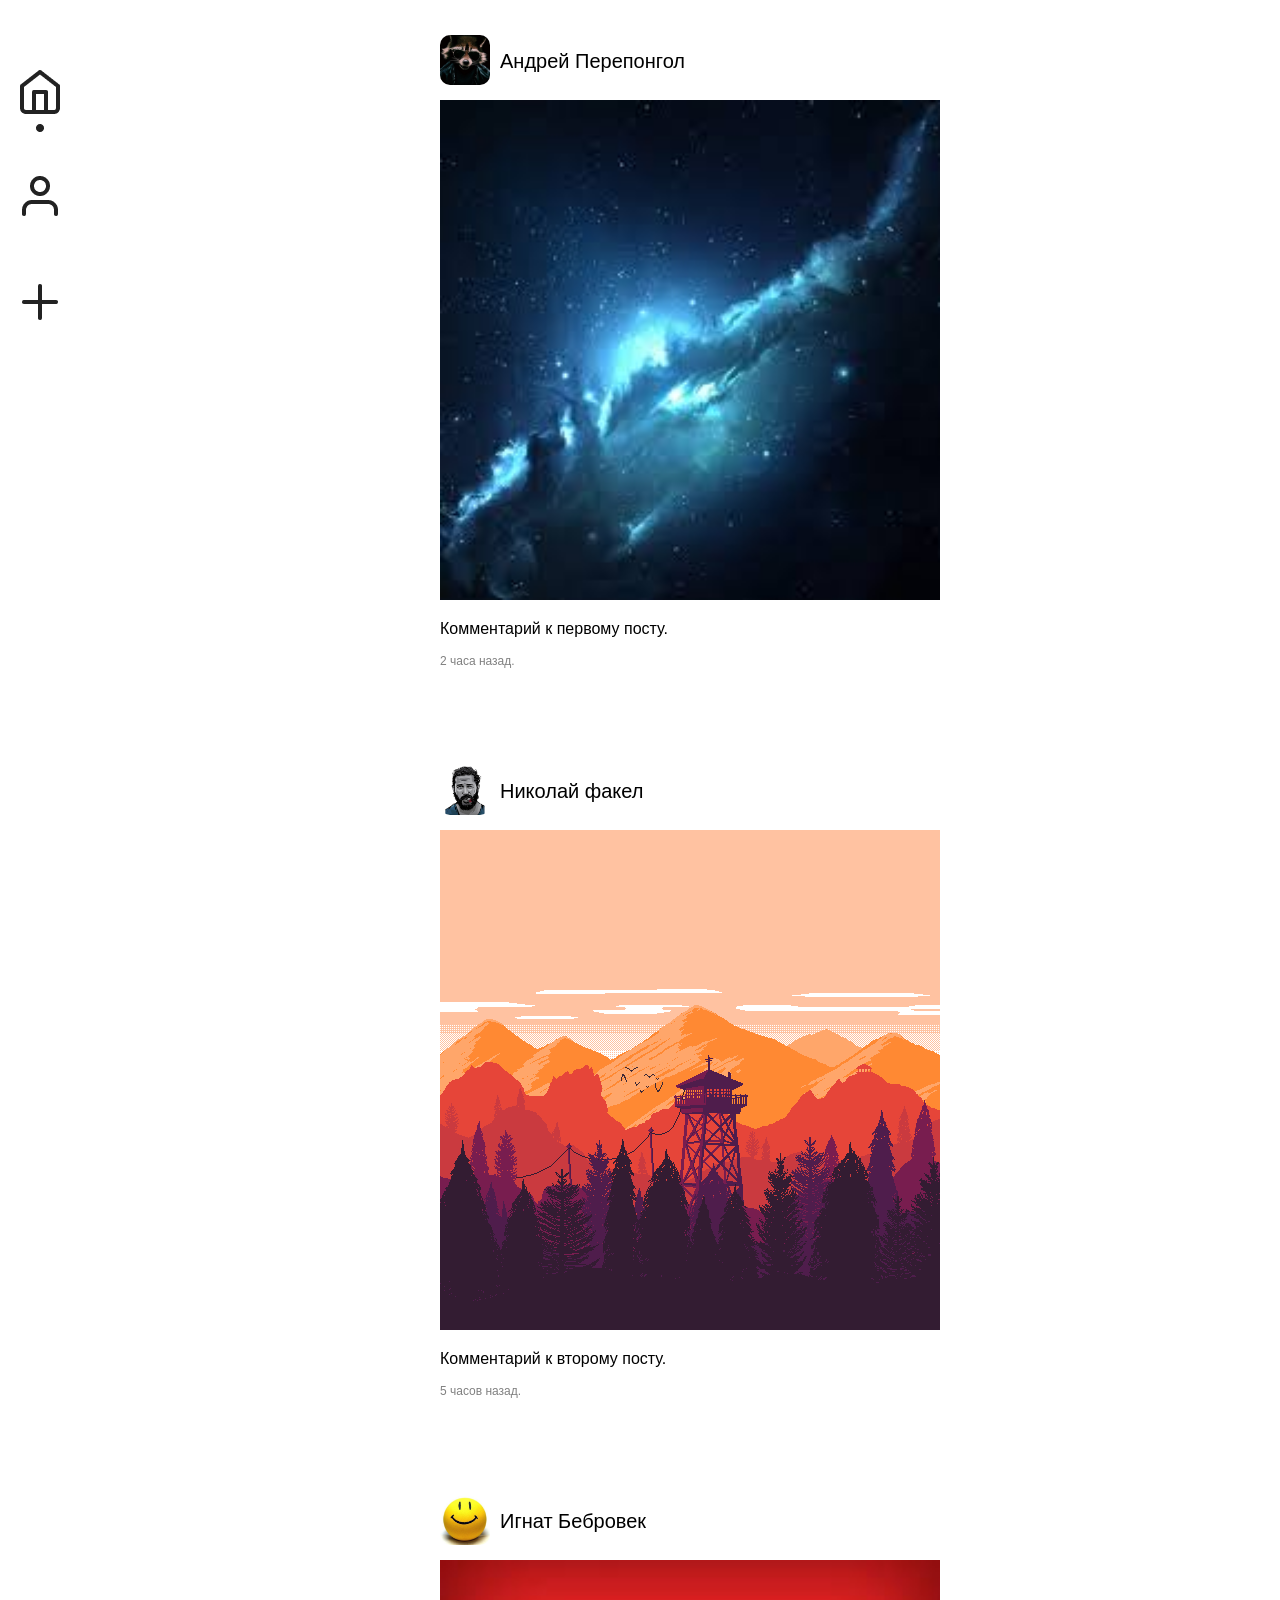
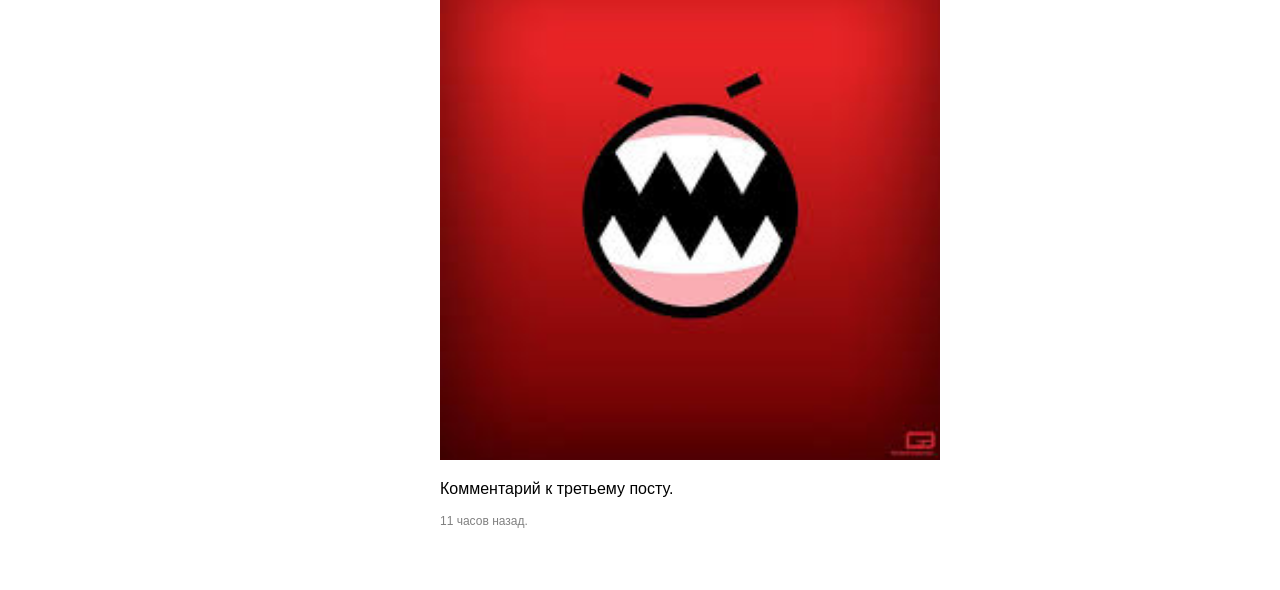
==== home/index.html @ 8705d930 "doneLab2" ====
<!DOCTYPE html>
<html lang="ru">
<head>
    <title>Лента</title>
    <meta charset="utf-8">
    <link rel="stylesheet" href="../style.css">
</head>
<body>

<div class="feed-page">
    <div class="menu">
        <a href="../home/index.html" class="menu__item"><img src="../img/icon_home_active.png" alt="Home"></a>
        <a href="../profile/index.html" class="menu__item"><img src="../img/icon_profile.png" alt="Profile"></a>
        <a href="#" class="menu__item"><img src="../img/icon_add.png" alt="Adds"></a>
    </div>

    <div class="feed">
        <div class="post">
            <div class="post__header">
                <img src="../img/avatar1.jpg" alt="avatar" class="post__avatar" >
                <span class="post__author">Андрей Перепонгол</span>
            </div>

            <img src="../img/picture-post1.jfif" alt="" class="post__image">

            <div class="post__footer">
                <p>Комментарий к первому посту.</p>
                <p class="post__time">2 часа назад.</p>
            </div>
        </div>

        <div class="post">
            <div class="post__header">
                <img src="../img/avatar2.jpg" alt="avatar" class="post__avatar" >
                <span class="post__author">Николай факел</span>
            </div>

            <img src="../img/picture-post2.png" alt="" class="post__image">

            <div class="post__footer">
                <p>Комментарий к второму посту.</p>
                <p class="post__time">5 часов назад.</p>
            </div>
        </div>

        <div class="post">
            <div class="post__header">
                <img src="../img/avatar3.jpg" alt="avatar" class="post__avatar" >
                <span class="post__author">Игнат Бебровек</span>
            </div>

            <img src="../img/picture-post3.jfif" alt="" class="post__image">

            <div class="post__footer">
                <p>Комментарий к третьему посту.</p>
                <p class="post__time">11 часов назад.</p>
            </div>
        </div>
    </div>
</div>

</body>
</html>
---- style.css ----
body {
    font-family: 'Arial', Helvetica, sans-serif;
    margin: 0;
}

/* Menu */
.menu {
    display: flex;
    justify-content: center;
    flex-direction: column;
    width: 100px;
    height: 100%;
    margin-top: 50px;
}

.menu__item {
    margin: 20px;
    width: 50%;
}

/* login */
.login {
    display: flex;
    justify-content: center;
    flex-direction: row;
    align-items: center;
}

.login__header {
    width: 462px;
    height: 600px;
    margin: 20px;
}

.login__photo {
    width: 462px;
    height: 501px;
    border-radius: 10px;
}

.login__form {
    width: 462px;
    height: 300px;
    margin: 20px;
}

.login__input-description {
    font-size: 12px;
    color: gray;
    margin-bottom: 30px;
}

.login__input {
    height: 30px;
    width: 250px;
    border-radius: 5px;
    background-color: rgb(232, 232, 232);
    border: none;
}

.login__button {
    height: 30px;
    width: 258px;
    margin-top: 20px;
    background-color: black;
    color: white;
    border-radius: 10px;
    border: none;
    cursor: pointer;
}

/* home */
.feed-page {
    display: flex;
}

.feed {
    flex: 1;
    display: flex;
    flex-direction: column;
    align-items: center;
}

.post {
    width: 500px;
    margin: 20px 20px 50px 20px;
}

.post__header {
    height: 80px;
    display: flex;
    flex-direction: row;
}

.post__avatar {
    border-radius: 10px;
    margin: 15px 0 15px 0;
    width: 50px;
    height: 50px;
}

.post__author {
    font-size: 20px;
    margin: 30px 0 30px 10px;
}

.post__image {
    width: 500px;
    height: 500px;
}

.post__time {
    color: gray;
    font-size: 12px;
}

/* profile */
.profile-page {
    display: flex;
}

.profile {
    flex: 1;
    display: flex;
    flex-direction: column;
    align-items: center;
}

.profile__photo {
    margin-top: 100px;
    width: 100px;
    height: 100px;
    border-radius: 10px;
}

.profile__gallery {
    display: flex;
    flex-wrap: wrap;
    gap: 5px;
    width: 900px;
}

.profile__gallery-item {
    width: 295px;
    height: 295px;
}
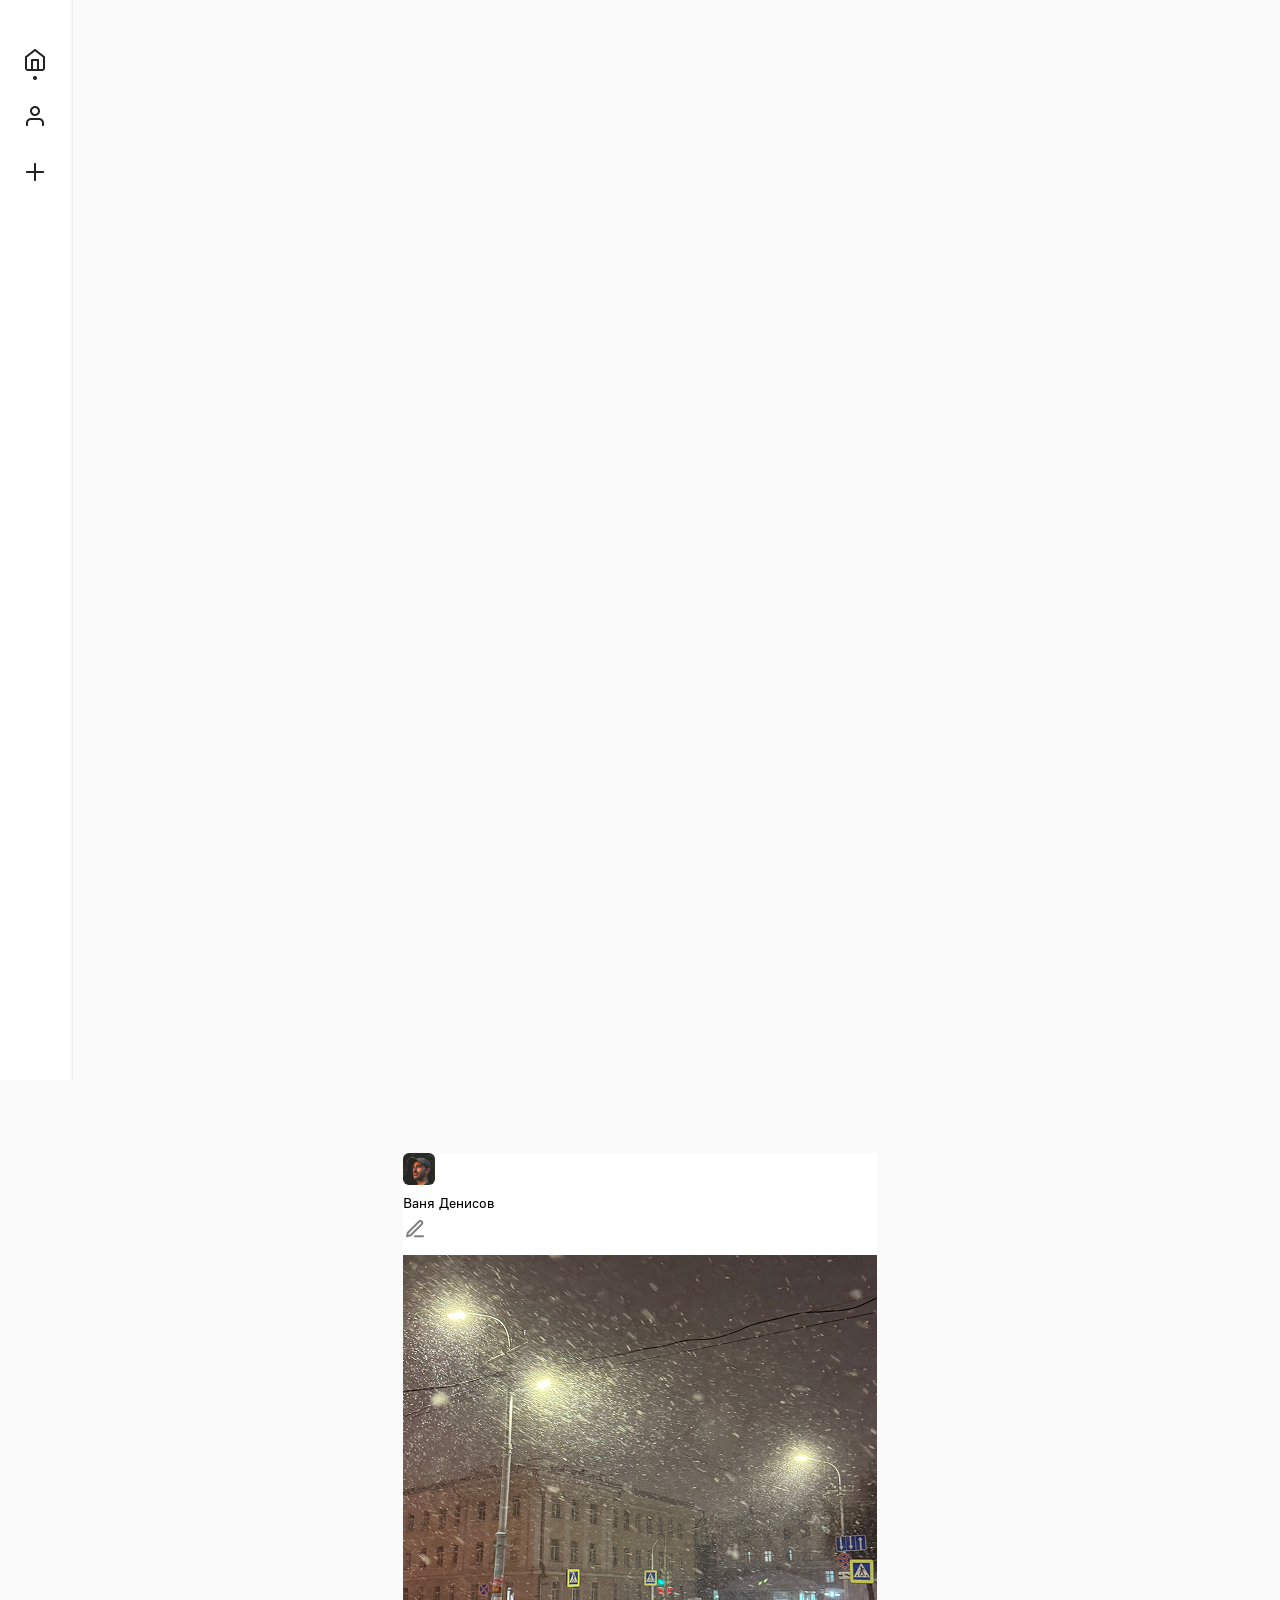
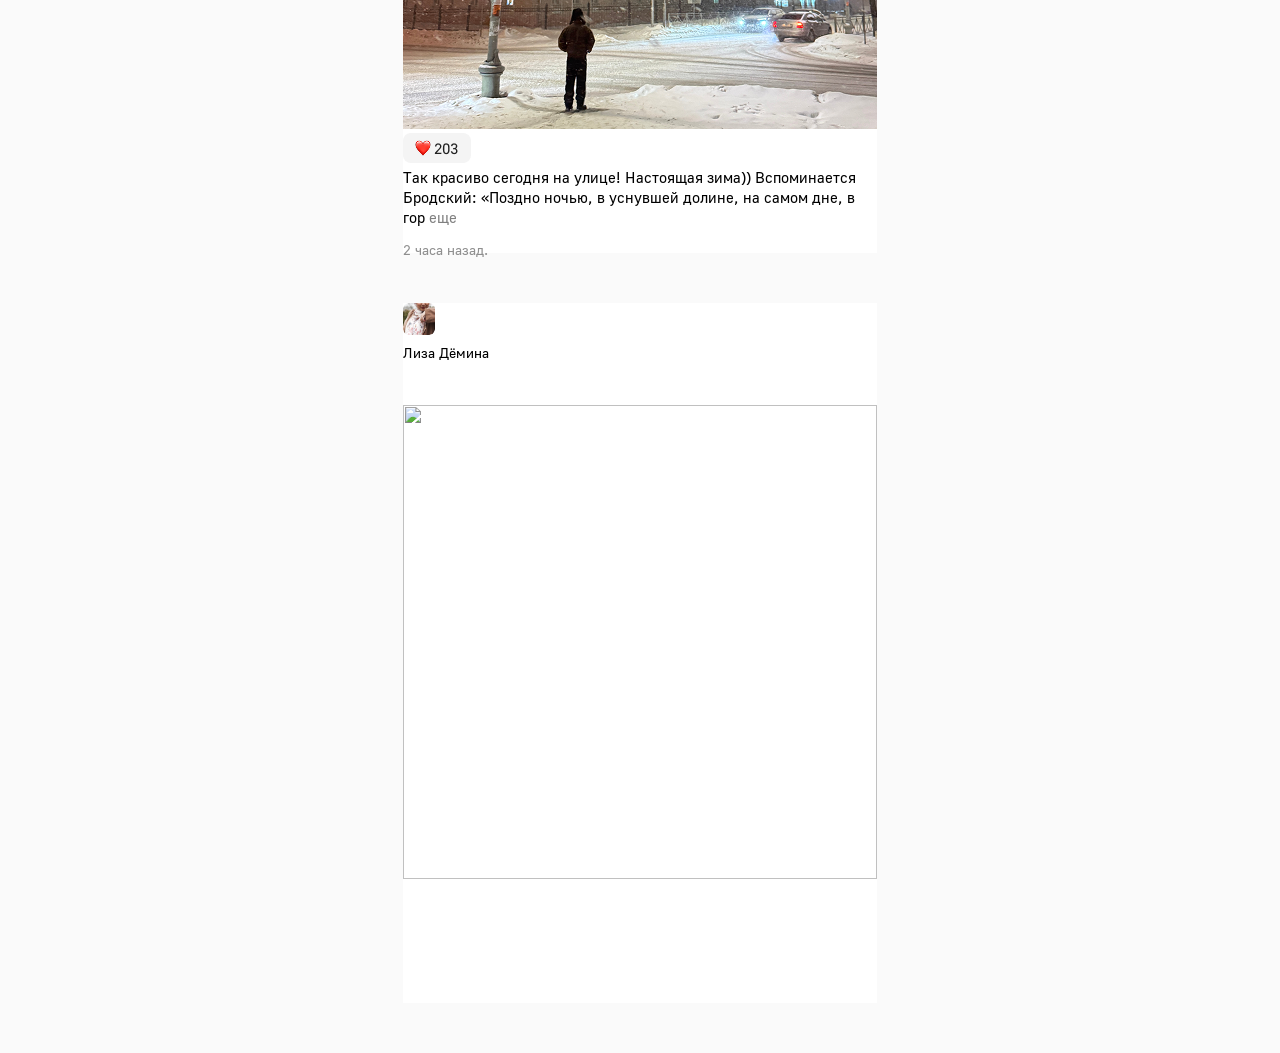
==== commit cfe11dbc: "lab2ReReDone" ====
--- a/home/index.html
+++ b/home/index.html
@@ -6,55 +6,34 @@
     <link rel="stylesheet" href="../style.css">
 </head>
 <body>
-
 <div class="feed-page">
-    <div class="menu">
-        <a href="../home/index.html" class="menu__item"><img src="../img/icon_home_active.png" alt="Home"></a>
-        <a href="../profile/index.html" class="menu__item"><img src="../img/icon_profile.png" alt="Profile"></a>
-        <a href="#" class="menu__item"><img src="../img/icon_add.png" alt="Adds"></a>
-    </div>
-
+    <nav>
+        <img src="../img/sidebar.png" alt="sidebar" class="sidebar">
+    </nav>
     <div class="feed">
         <div class="post">
             <div class="post__header">
-                <img src="../img/avatar1.jpg" alt="avatar" class="post__avatar" >
-                <span class="post__author">Андрей Перепонгол</span>
+                <img src="../img/avatar1.png" alt="avatar" class="post__avatar" >
+                <span class="post__author">Ваня Денисов</span>
+                <img src="../img/edit.png" alt="edit" class="post__edit">
             </div>
-
-            <img src="../img/picture-post1.jfif" alt="" class="post__image">
-
+            <img src="../img/picture-post1.png" alt="" class="post__image">
+            <img src="../img/reactions.png" alt="" class="post__reactions">
             <div class="post__footer">
-                <p>Комментарий к первому посту.</p>
+                <span class="post__discription">Так красиво сегодня на улице! Настоящая зима)) Вспоминается Бродский: 
+                «Поздно ночью, в уснувшей долине, на самом дне, в гор 
+                <!--- одке, занесенном снегом по ручку двери...»---> </span>
+                <span class="post__more">еще</span>
                 <p class="post__time">2 часа назад.</p>
             </div>
         </div>
-
         <div class="post">
             <div class="post__header">
-                <img src="../img/avatar2.jpg" alt="avatar" class="post__avatar" >
-                <span class="post__author">Николай факел</span>
+                <img src="../img/avatar2.png" alt="avatar" class="post__avatar" >
+                <span class="post__author">Лиза Дёмина</span>
             </div>
 
-            <img src="../img/picture-post2.png" alt="" class="post__image">
-
-            <div class="post__footer">
-                <p>Комментарий к второму посту.</p>
-                <p class="post__time">5 часов назад.</p>
-            </div>
-        </div>
-
-        <div class="post">
-            <div class="post__header">
-                <img src="../img/avatar3.jpg" alt="avatar" class="post__avatar" >
-                <span class="post__author">Игнат Бебровек</span>
-            </div>
-
-            <img src="../img/picture-post3.jfif" alt="" class="post__image">
-
-            <div class="post__footer">
-                <p>Комментарий к третьему посту.</p>
-                <p class="post__time">11 часов назад.</p>
-            </div>
+            <img src="../img/picture-post2.jpg" alt="" class="post__image">
         </div>
     </div>
 </div>
--- a/style.css
+++ b/style.css
@@ -1,146 +1,220 @@
+@font-face {
+    font-family: 'Golos UI';
+    src: url('fonts/Golos-UI_Regular.ttf') format('truetype');
+    font-weight: normal;
+    font-style: normal;
+    font-display: swap;
+}
+
 body {
-    font-family: 'Arial', Helvetica, sans-serif;
+    font-family: 'Golos UI', Arial, Helvetica, sans-serif;
     margin: 0;
-}
-
-/* Menu */
-.menu {
-    display: flex;
-    justify-content: center;
-    flex-direction: column;
-    width: 100px;
-    height: 100%;
-    margin-top: 50px;
-}
-
-.menu__item {
-    margin: 20px;
-    width: 50%;
-}
-
-/* login */
-.login {
-    display: flex;
-    justify-content: center;
-    flex-direction: row;
-    align-items: center;
-}
-
-.login__header {
+    background: #fafafa;
+}
+
+/* Меню */
+nav {
+    width: 72px;
+    height: 1080px;
+    left: -1px;
+    border-right: 1px solid rgba(34, 34, 34, 0.05)
+}
+
+/* Авторизация */
+.login-page {
+    width: 1000px;
+    margin: 0 auto;
+}
+
+.header {
     width: 462px;
-    height: 600px;
-    margin: 20px;
-}
-
-.login__photo {
+    margin-bottom: 30px;
+}
+
+.header__title {
+    width: 385px;
+    height: 180px;
+    font-size: 140px; 
+    /* margin: 182px 0 0 179px; */
+}
+
+.header__photo {
     width: 462px;
     height: 501px;
+    /* margin: 289px 0 0 269px; */
+}
+
+.form {
+    /* margin: 415px 0 0 838px; */
+    width: 343px;
+    height: 251px;
+    gap: 32px;
+}
+
+.form__title {
+    font-size: 16px;
+    height: 18px;
+    width: 100%;
+    margin: 0;
+}
+
+.form__input {
+    height: 44px;
+    width: 100%;
     border-radius: 10px;
-}
-
-.login__form {
-    width: 462px;
-    height: 300px;
-    margin: 20px;
-}
-
-.login__input-description {
-    font-size: 12px;
-    color: gray;
-    margin-bottom: 30px;
-}
-
-.login__input {
-    height: 30px;
-    width: 250px;
-    border-radius: 5px;
-    background-color: rgb(232, 232, 232);
+    padding: 13px 12px;
+    justify-content: space-between;
+    background-color: #f2f3f5;
     border: none;
-}
-
-.login__button {
-    height: 30px;
-    width: 258px;
-    margin-top: 20px;
-    background-color: black;
+    box-sizing: border-box;
+}
+
+.form__input-description {
+    font-size: 13px;
+    height: 16px;
+    width: 100%;
+    color: #808080;
+    margin: 0 0 5px 0;
+}
+
+.form__button {
+    height: 48px;
+    width: 100%;
+    margin-top: 10px;
+    background-color: #222222;
     color: white;
     border-radius: 10px;
+    padding: 0 16px;
     border: none;
-    cursor: pointer;
-}
-
-/* home */
-.feed-page {
-    display: flex;
-}
+    box-sizing: border-box;
+}
+
+/* Лента */
 
 .feed {
-    flex: 1;
-    display: flex;
-    flex-direction: column;
-    align-items: center;
+    margin: 73px 0 0 0;
 }
 
 .post {
-    width: 500px;
-    margin: 20px 20px 50px 20px;
+    width: 474px;
+    height: 700px;
+    margin: 20px auto 50px auto;
+    background: white;
 }
 
 .post__header {
-    height: 80px;
-    display: flex;
-    flex-direction: row;
+    width: 474px;
+    height: 32px;
+    margin-top: 16px;
+}
+
+.post__edit {
+    width: 24px;
+    height: 24px;
 }
 
 .post__avatar {
-    border-radius: 10px;
-    margin: 15px 0 15px 0;
-    width: 50px;
-    height: 50px;
+    width: 32px;
+    height: 32px;
+    border-radius: 6px;
+    margin-bottom: 5px;
 }
 
 .post__author {
-    font-size: 20px;
-    margin: 30px 0 30px 10px;
+    font-size: 14px;
+    height: 18px;
+    display: block;
+    margin-bottom: 5px;
 }
 
 .post__image {
-    width: 500px;
-    height: 500px;
+    width: 474px;
+    height: 474px;
+    margin-top: 70px;
+}
+
+.post_reactions {
+    width: 68px;
+    height: 30px;
+    margin-top: 554px;
+    border-radius: 8px;
+    padding: 6px 12px;
+    gap: 3px;
+}
+
+.post__discription {
+    width: 474px;
+    height: 37px;
+    font-size: 15px;
+    margin-top: 600px; 
+}
+
+.post__more {
+    width: 28px;
+    height: 18px;
+    font-size: 15px;
+    color: rgba(128, 128, 128, 1);
+    margin-top: 636px;
 }
 
 .post__time {
-    color: gray;
-    font-size: 12px;
-}
-
-/* profile */
-.profile-page {
-    display: flex;
-}
-
+    color: rgba(34, 34, 34, 0.5);
+    font-size: 14px;
+    height: 18px;
+    /* margin-top: 662px; */
+}
+
+/* Профиль */
 .profile {
-    flex: 1;
-    display: flex;
-    flex-direction: column;
-    align-items: center;
+    margin-left: 0;
 }
 
 .profile__photo {
-    margin-top: 100px;
-    width: 100px;
-    height: 100px;
-    border-radius: 10px;
+    width: 123px;
+    height: 123px;
+    border-radius: 16px;
+    /* margin: 97px 0 0 658.5px; */
+}
+
+.profile__name {
+    width: 361px;
+    height: 32px;
+    /* margin: 240px 0 0 539.5px; */
+    font-size: 32px;
+    text-align: center;
+}
+
+.profile__description {
+    width: 361px;
+    height: 36px;
+    /* margin: 282px 0 0 539.5px; */
+    font-size: 15px;
+    text-align: center;
+}
+
+.profile__post-counter {
+    width: 101px;
+    height: 30px;
+    /* margin: 330px 0 0 669.5px; */
+    border-radius: 6px;
+    padding: 6px 10px;
+    background: rgba(242, 243, 245, 1);
+}
+
+.profile_picture-icon {
+    width: 16px;
+    height: 16px;
 }
 
 .profile__gallery {
-    display: flex;
-    flex-wrap: wrap;
-    gap: 5px;
-    width: 900px;
+    width: 976px;
+    height: 1621.65px;
+    gap: 2.48px;
+    /* margin: 402px 0 0 234px; */
 }
 
 .profile__gallery-item {
-    width: 295px;
-    height: 295px;
+    width: 322.35px;
+    height: 322.35px;
+    border-radius: 2px;
 }
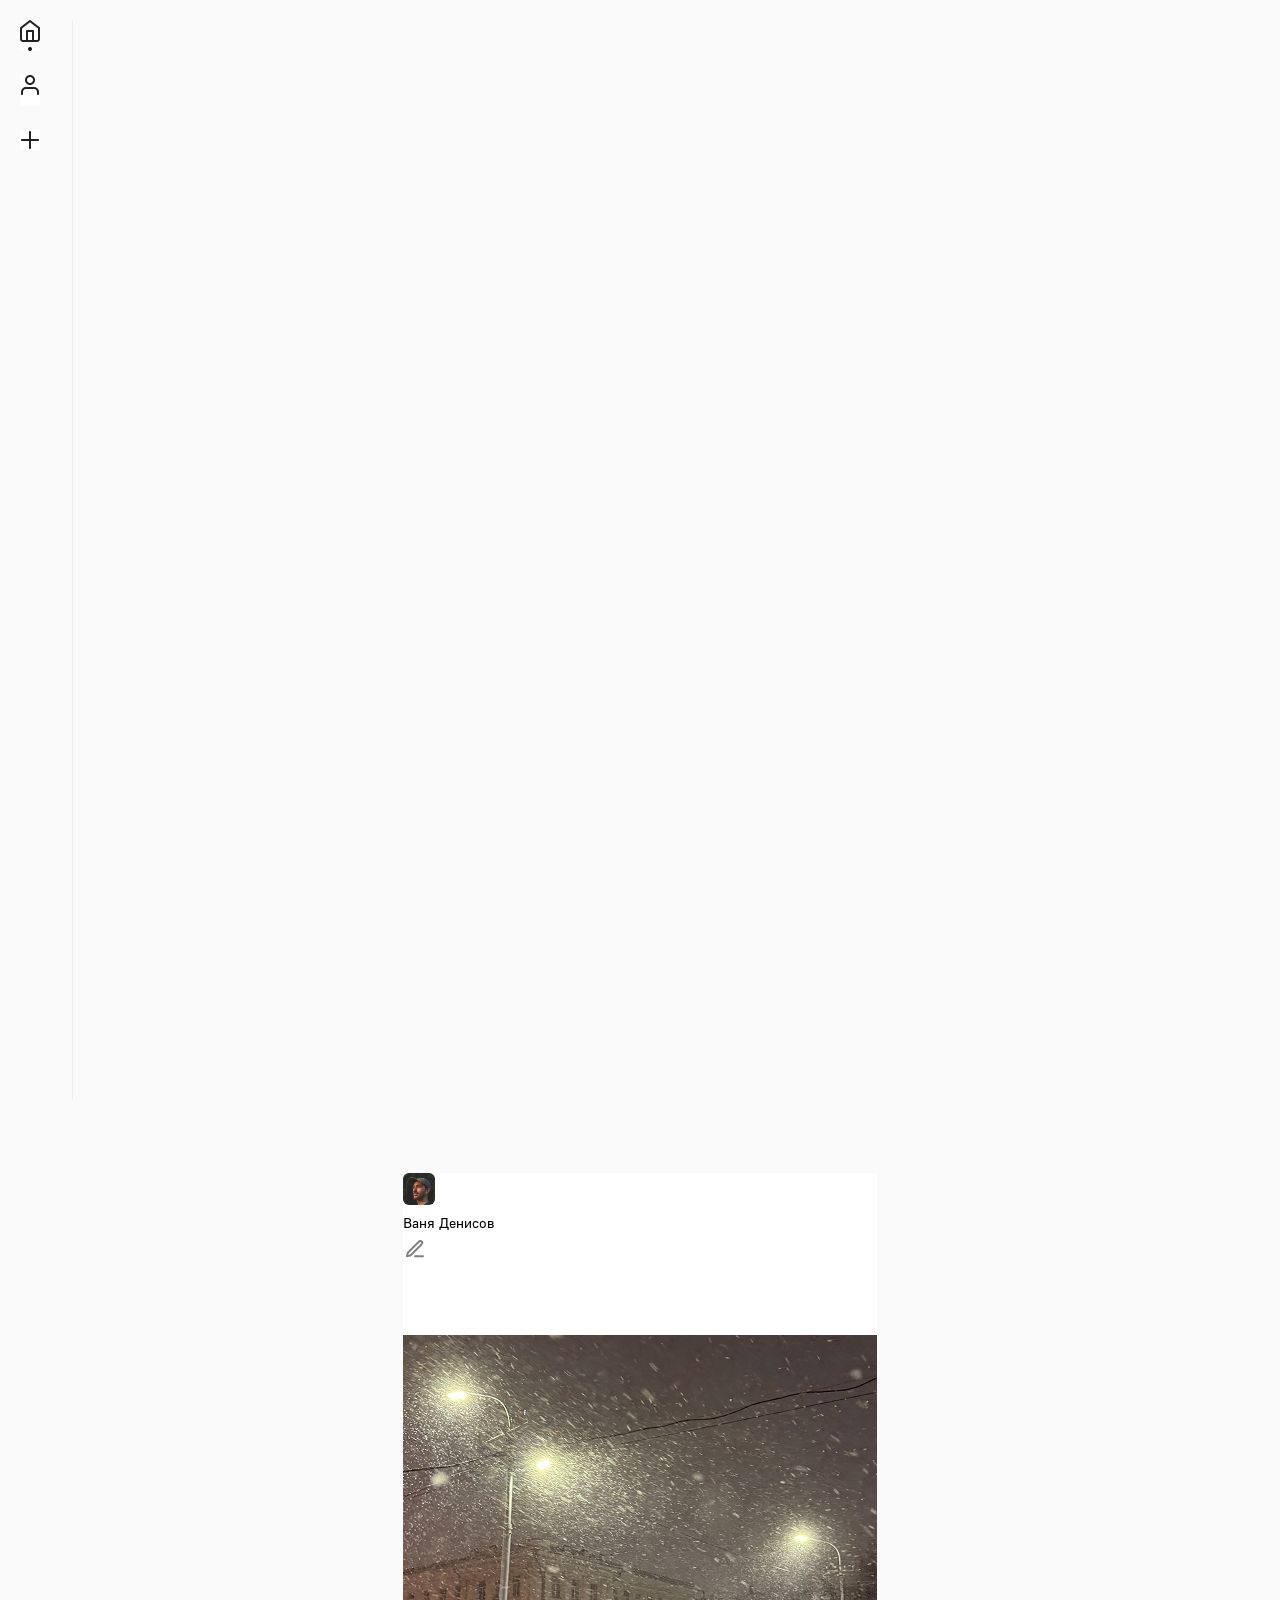
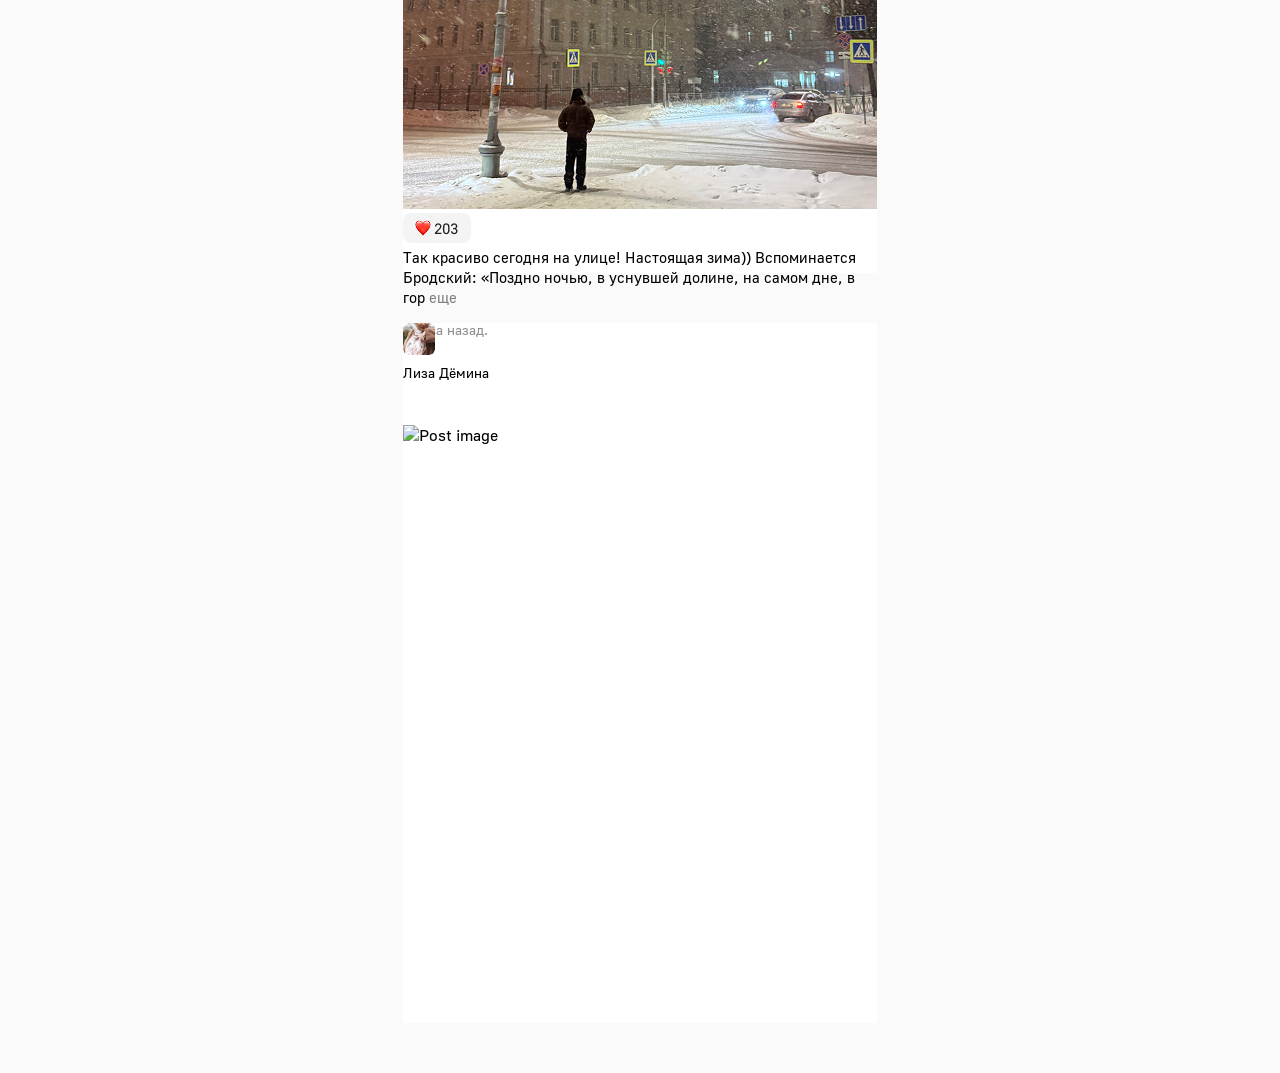
==== commit a74afb13: "lab2FINAL" ====
--- a/home/index.html
+++ b/home/index.html
@@ -1,42 +1,42 @@
 <!DOCTYPE html>
 <html lang="ru">
-<head>
-    <title>Лента</title>
-    <meta charset="utf-8">
-    <link rel="stylesheet" href="../style.css">
-</head>
-<body>
-<div class="feed-page">
-    <nav>
-        <img src="../img/sidebar.png" alt="sidebar" class="sidebar">
-    </nav>
-    <div class="feed">
-        <div class="post">
-            <div class="post__header">
-                <img src="../img/avatar1.png" alt="avatar" class="post__avatar" >
-                <span class="post__author">Ваня Денисов</span>
-                <img src="../img/edit.png" alt="edit" class="post__edit">
-            </div>
-            <img src="../img/picture-post1.png" alt="" class="post__image">
-            <img src="../img/reactions.png" alt="" class="post__reactions">
-            <div class="post__footer">
-                <span class="post__discription">Так красиво сегодня на улице! Настоящая зима)) Вспоминается Бродский: 
-                «Поздно ночью, в уснувшей долине, на самом дне, в гор 
-                <!--- одке, занесенном снегом по ручку двери...»---> </span>
-                <span class="post__more">еще</span>
-                <p class="post__time">2 часа назад.</p>
+    <head>
+        <title>Лента</title>
+        <meta charset="utf-8">
+        <link rel="stylesheet" href="../style.css">
+    </head>
+    <body>
+        <div class="feed-page">
+            <nav>
+                <a href="../home/index.html" class="menu__item"><img src="../img/icon_home_active.png" alt="Home"></a>
+                <a href="../profile/index.html" class="menu__item"><img src="../img/icon_profile.png" alt="Profile"></a>
+                <a href="#" class="menu__item"><img src="../img/icon_add.png" alt="Adds"></a>
+            </nav>
+            <div class="feed">
+                <div class="post">
+                    <a href="../profile/index.html" class="post__header">
+                        <img src="../img/avatar1.png" alt="avatar" class="post__avatar" style="width: 32px; height: 32px;">
+                        <span class="post__author">Ваня Денисов</span>
+                        <img src="../img/edit.png" alt="edit" class="post__edit" style="width: 24px; height: 24px;">
+                    </a>
+                    <img src="../img/picture-post1.png" alt="Post image" class="post__image" style="width: 474px; height: 474px;">
+                    <img src="../img/reactions.png" alt="Reactions" class="post__reactions" style="width: 68px; height: 30px;">
+                    <div class="post__footer">
+                        <span class="post__discription">Так красиво сегодня на улице! Настоящая зима)) Вспоминается Бродский: 
+                        «Поздно ночью, в уснувшей долине, на самом дне, в гор 
+                        <!--- одке, занесенном снегом по ручку двери...»---> </span>
+                        <span class="post__more">еще</span>
+                        <p class="post__time">2 часа назад.</p>
+                    </div>
+                </div>
+                <div class="post">
+                    <div class="post__header">
+                        <img src="../img/avatar2.png" alt="avatar" class="post__avatar" style="width: 32px; height: 32px;">
+                        <span class="post__author">Лиза Дёмина</span>
+                    </div>
+                    <img src="../img/picture-post2.jpg" alt="Post image" class="post__image" style="width: 474px; height: 474px;">
+                </div>
             </div>
         </div>
-        <div class="post">
-            <div class="post__header">
-                <img src="../img/avatar2.png" alt="avatar" class="post__avatar" >
-                <span class="post__author">Лиза Дёмина</span>
-            </div>
-
-            <img src="../img/picture-post2.jpg" alt="" class="post__image">
-        </div>
-    </div>
-</div>
-
-</body>
+    </body>
 </html>
--- a/style.css
+++ b/style.css
@@ -20,6 +20,16 @@
     border-right: 1px solid rgba(34, 34, 34, 0.05)
 }
 
+.menu__item {
+    display: block;
+    margin: 20px;
+    width: 20px; 
+}
+
+.menu__item img {
+    width: 100%;
+}
+
 /* Авторизация */
 .login-page {
     width: 1000px;
@@ -35,17 +45,14 @@
     width: 385px;
     height: 180px;
     font-size: 140px; 
-    /* margin: 182px 0 0 179px; */
 }
 
 .header__photo {
     width: 462px;
     height: 501px;
-    /* margin: 289px 0 0 269px; */
 }
 
 .form {
-    /* margin: 415px 0 0 838px; */
     width: 343px;
     height: 251px;
     gap: 32px;
@@ -103,6 +110,8 @@
 }
 
 .post__header {
+    text-decoration: none;
+    color: black;
     width: 474px;
     height: 32px;
     margin-top: 16px;
@@ -114,8 +123,6 @@
 }
 
 .post__avatar {
-    width: 32px;
-    height: 32px;
     border-radius: 6px;
     margin-bottom: 5px;
 }
@@ -161,7 +168,6 @@
     color: rgba(34, 34, 34, 0.5);
     font-size: 14px;
     height: 18px;
-    /* margin-top: 662px; */
 }
 
 /* Профиль */
@@ -173,13 +179,11 @@
     width: 123px;
     height: 123px;
     border-radius: 16px;
-    /* margin: 97px 0 0 658.5px; */
 }
 
 .profile__name {
     width: 361px;
     height: 32px;
-    /* margin: 240px 0 0 539.5px; */
     font-size: 32px;
     text-align: center;
 }
@@ -187,7 +191,6 @@
 .profile__description {
     width: 361px;
     height: 36px;
-    /* margin: 282px 0 0 539.5px; */
     font-size: 15px;
     text-align: center;
 }
@@ -195,7 +198,6 @@
 .profile__post-counter {
     width: 101px;
     height: 30px;
-    /* margin: 330px 0 0 669.5px; */
     border-radius: 6px;
     padding: 6px 10px;
     background: rgba(242, 243, 245, 1);
@@ -210,7 +212,6 @@
     width: 976px;
     height: 1621.65px;
     gap: 2.48px;
-    /* margin: 402px 0 0 234px; */
 }
 
 .profile__gallery-item {
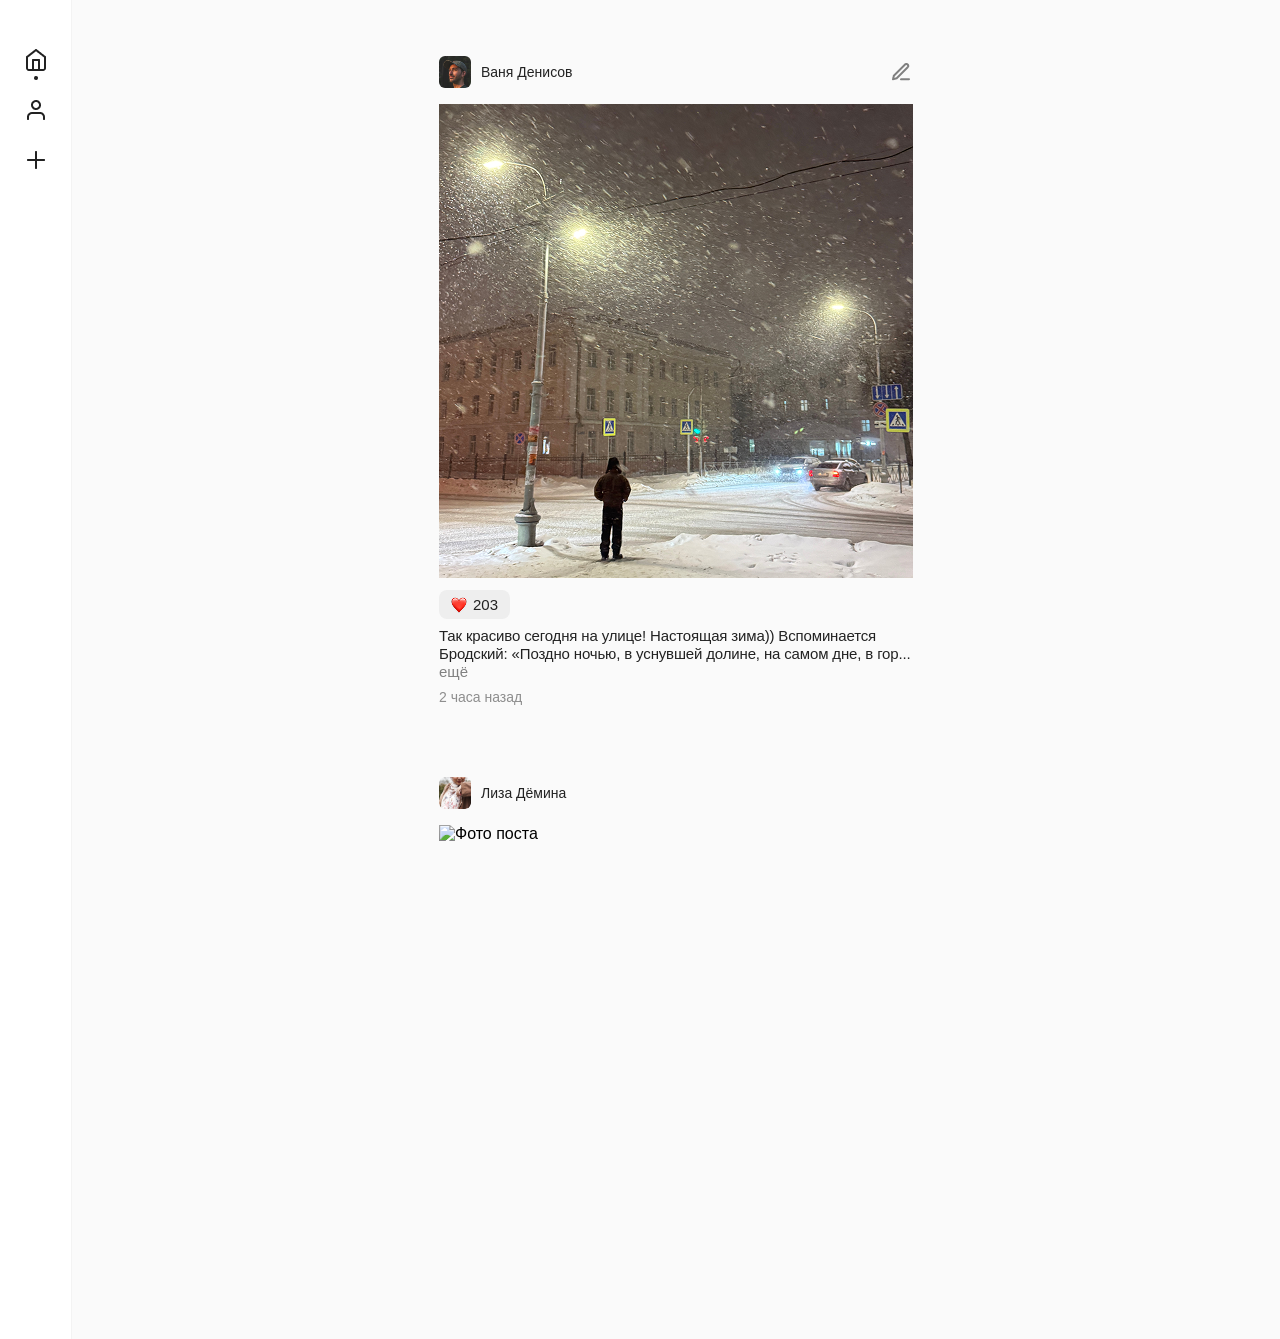
==== commit dd81a6d9: "lab6_done" ====
--- a/home/index.html
+++ b/home/index.html
@@ -1,42 +1,56 @@
 <!DOCTYPE html>
 <html lang="ru">
-    <head>
-        <title>Лента</title>
-        <meta charset="utf-8">
-        <link rel="stylesheet" href="../style.css">
-    </head>
-    <body>
-        <div class="feed-page">
-            <nav>
-                <a href="../home/index.html" class="menu__item"><img src="../img/icon_home_active.png" alt="Home"></a>
-                <a href="../profile/index.html" class="menu__item"><img src="../img/icon_profile.png" alt="Profile"></a>
-                <a href="#" class="menu__item"><img src="../img/icon_add.png" alt="Adds"></a>
-            </nav>
-            <div class="feed">
-                <div class="post">
-                    <a href="../profile/index.html" class="post__header">
-                        <img src="../img/avatar1.png" alt="avatar" class="post__avatar" style="width: 32px; height: 32px;">
-                        <span class="post__author">Ваня Денисов</span>
-                        <img src="../img/edit.png" alt="edit" class="post__edit" style="width: 24px; height: 24px;">
-                    </a>
-                    <img src="../img/picture-post1.png" alt="Post image" class="post__image" style="width: 474px; height: 474px;">
-                    <img src="../img/reactions.png" alt="Reactions" class="post__reactions" style="width: 68px; height: 30px;">
-                    <div class="post__footer">
-                        <span class="post__discription">Так красиво сегодня на улице! Настоящая зима)) Вспоминается Бродский: 
-                        «Поздно ночью, в уснувшей долине, на самом дне, в гор 
-                        <!--- одке, занесенном снегом по ручку двери...»---> </span>
-                        <span class="post__more">еще</span>
-                        <p class="post__time">2 часа назад.</p>
-                    </div>
-                </div>
-                <div class="post">
-                    <div class="post__header">
-                        <img src="../img/avatar2.png" alt="avatar" class="post__avatar" style="width: 32px; height: 32px;">
-                        <span class="post__author">Лиза Дёмина</span>
-                    </div>
-                    <img src="../img/picture-post2.jpg" alt="Post image" class="post__image" style="width: 474px; height: 474px;">
-                </div>
+<head>
+    <meta charset="UTF-8">
+    <meta name="viewport" content="width=device-width, initial-scale=1.0">
+    <title>Лента</title>
+    <link rel="stylesheet" href="../src/styles/home.css">
+</head>
+<body>
+    <nav class="navigation">
+        <div class="navigation__item">
+            <a href="../home/index.html"><img src="../img/icon_home_active.png" alt="Главная"></a>
+        </div>
+        <div class="navigation__item">
+            <a href="../profile/index.html"><img src="../img/icon_profile.png" alt="Профиль"></a>
+        </div>
+        <div class="navigation__item">
+            <a href="#"><img src="../img/icon_add.png" alt="Добавить"></a>
+        </div>
+    </nav>
+    <main class="posts">
+        <article class="post">
+            <div class="post__header">
+                <img src="../img/avatar1.png" alt="Аватар Вани" class="post__avatar">
+                <span class="post__author">Ваня Денисов</span>
+                <button class="post__edit" aria-label="Редактировать">
+                    <img src="../img/edit.png" alt="Редактировать">
+                </button>
             </div>
-        </div>
-    </body>
+            <div class="post__image">
+                <img src="../img/picture-post1.png" alt="Фото поста">
+            </div>
+            <div class="post__reactions">
+                <button class="like-btn">
+                    <img src="../img/love_reaction.png" alt="Нравится" class="like-icon">
+                    <span>203</span>
+                </button>
+            </div>
+            <div class="post__description">
+                <p>Так красиво сегодня на улице! Настоящая зима)) Вспоминается Бродский: «Поздно ночью, в уснувшей долине, на самом дне, в гор... <!--оде, занесенном снегом по ручку двери...»--></p>
+                <button class="post__more">ещё</button>
+            </div>
+            <div class="post__date">2 часа назад</div>
+        </article>
+        <article class="post">
+            <div class="post__header">
+                <img src="../img/avatar2.png" alt="Аватар Лизы" class="post__avatar">
+                <span class="post__author">Лиза Дёмина</span>
+            </div>
+            <div class="post__image">
+                <img src="../img/picture-post2.jpg" alt="Фото поста">
+            </div>
+        </article>
+    </main>
+</body>
 </html>
--- a/src/styles/home.css
+++ b/src/styles/home.css
@@ -0,0 +1,177 @@
+/* Общее */
+* {
+    margin: 0;
+    padding: 0;
+    box-sizing: border-box;
+}
+
+@font-face {
+    font-family: 'Golos UI';
+    src: url('../fonts/Golos-UI_Regular.ttf') format('truetype');
+    font-weight: normal;
+    font-style: normal;
+    font-display: swap;
+}
+
+body {
+    font-family: 'Golos UI', Arial, Helvetica, sans-serif;
+    background: #fafafa;
+    display: grid;
+    grid-template-columns: 72px 1fr;
+    min-height: 100vh;
+}
+
+/* Сайдбар */
+.navigation {
+    width: 72px;
+    background: white;
+    border-right: 1px solid rgba(34, 34, 34, 0.05);
+    display: flex;
+    flex-direction: column;
+    align-items: center;
+    padding-top: 40px;
+}
+
+.navigation__item {
+    margin-bottom: 10px;
+}
+.navigation__item:last-child {
+    margin-bottom: 0;
+}
+
+.navigation__item a {
+    display: flex;
+    align-items: center;
+    justify-content: center;
+    width: 40px;
+    height: 40px;
+}
+
+.navigation__item img {
+    max-width: 100%;
+    max-height: 100%;
+    width: auto;
+    height: auto;
+    display: block;
+}
+
+/* Вся колонка */
+.posts {
+    display: flex;
+    flex-direction: column;
+    align-items: center;
+    gap: 40px;
+    padding: 40px 20px;
+    max-width: 600px;
+    margin: 0 auto;
+    width: 100%;
+}
+
+/* Пост */
+.post {
+    border-radius: 16px;
+    width: 100%;
+    max-width: 474px;
+    overflow: hidden;
+}
+
+.post__header {
+    display: flex;
+    align-items: center;
+    gap: 10px;
+    padding-top: 16px;
+}
+
+.post__avatar {
+    width: 32px;
+    height: 32px;
+    border-radius: 6px;
+    object-fit: cover;
+}
+
+.post__author {
+    flex: 1;
+    font-weight: 500;
+    font-size: 14px;
+    line-height: 18px;
+    color: #222;
+}
+
+.post__edit {
+    background: none;
+    border: none;
+    cursor: pointer;
+    padding: 0;
+    display: flex;
+    align-items: center;
+}
+
+.post__edit img {
+    width: 24px;
+    height: 24px;
+}
+
+.post__image {
+    width: 100%;
+    margin-top: 16px;
+}
+
+.post__image img {
+    width: 100%;
+    height: auto;
+    aspect-ratio: 1 / 1;
+    object-fit: cover;
+    display: block;
+}
+
+.post__reactions {
+    padding-top: 12px;
+}
+
+.like-btn {
+    display: flex;
+    align-items: center;
+    gap: 6px;
+    background: rgba(34, 34, 34, 0.05);
+    border: none;
+    border-radius: 8px;
+    padding: 6px 12px;
+    cursor: pointer;
+    font-family: inherit;
+    font-size: 15px;
+    font-weight: 400;
+    color: #222;
+}
+
+.like-icon {
+    width: 16px;
+    height: 16px;
+}
+
+.post__description {
+    padding-top: 8px;
+    font-size: 15px;
+    line-height: 18px;
+    letter-spacing: -0.15px;
+    color: #222;
+}
+
+.post__description p {
+    display: inline;
+}
+
+.post__more {
+    background: none;
+    border: none;
+    color: #808080;
+    font-size: 15px;
+    cursor: pointer;
+    padding: 0;
+    font-family: inherit;
+}
+
+.post__date {
+    padding: 8px 0 16px 0;
+    font-size: 14px;
+    color: rgba(34, 34, 34, 0.5);
+}
